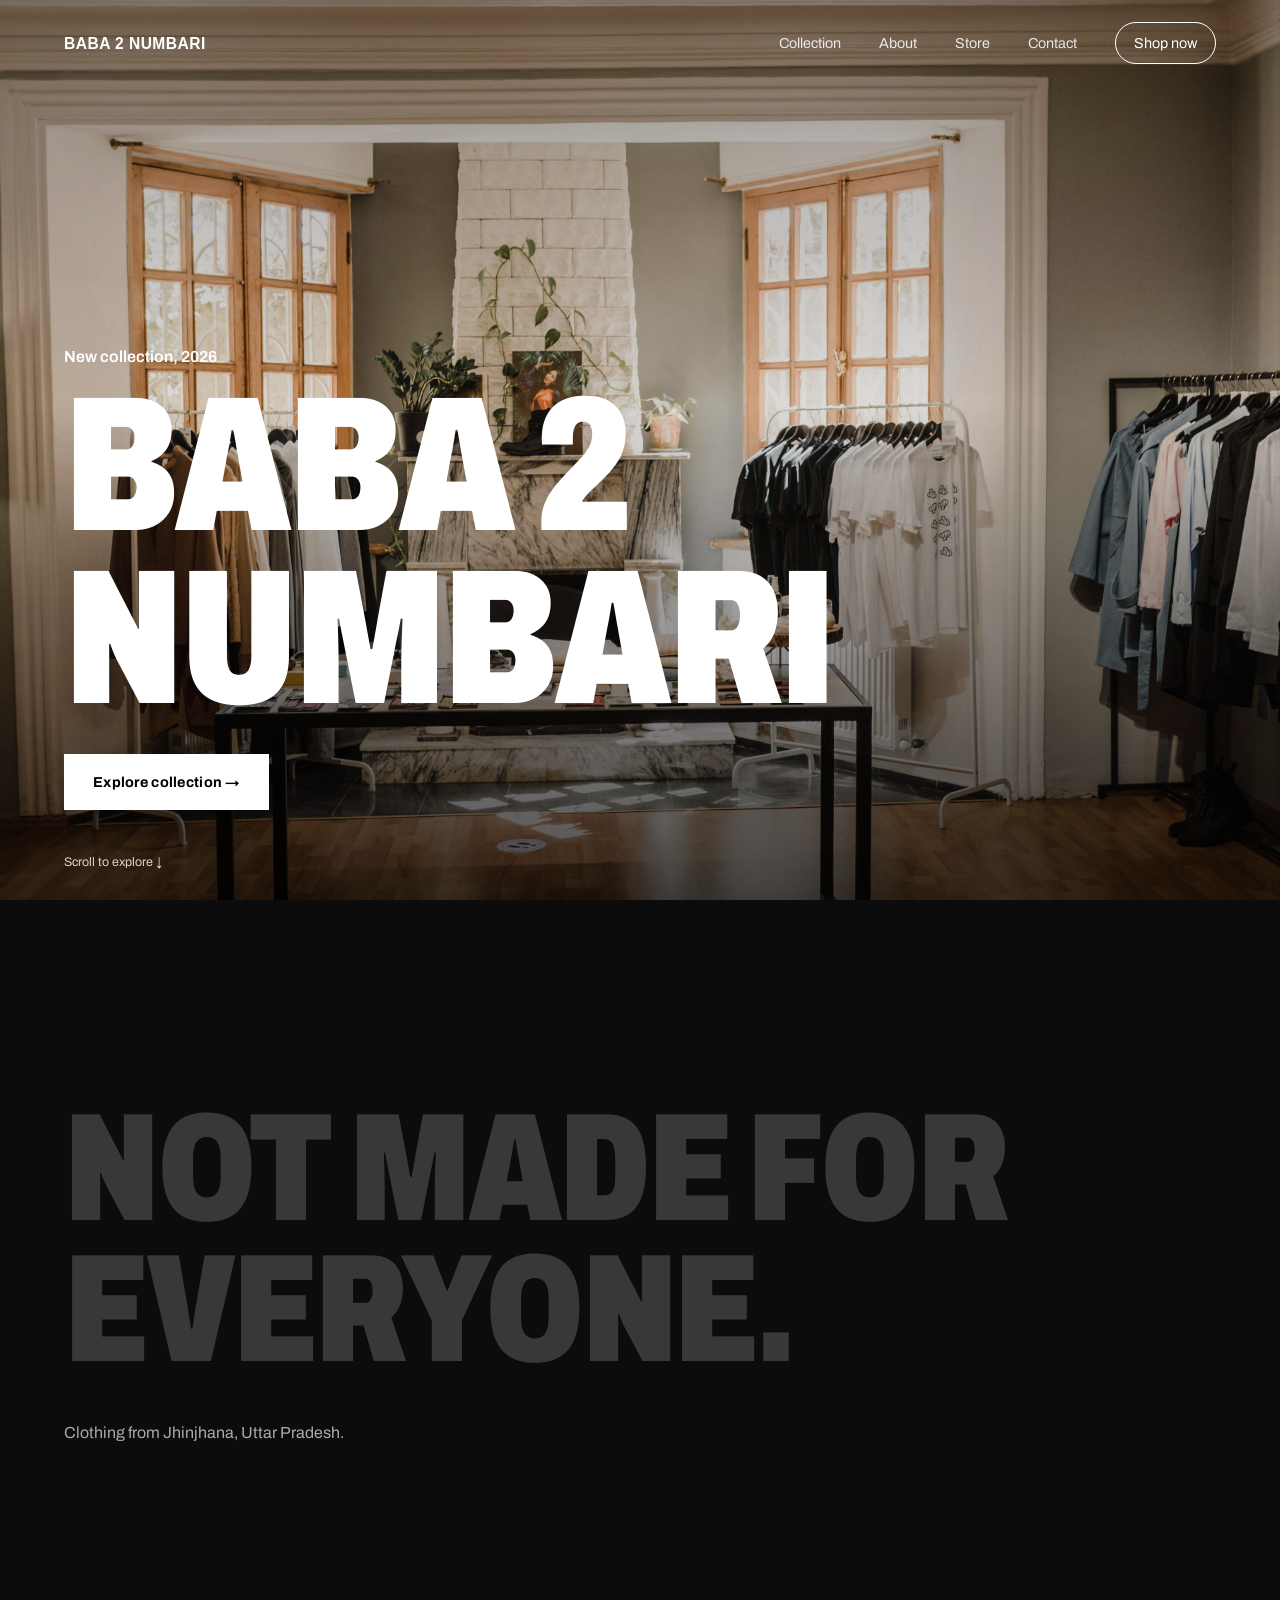
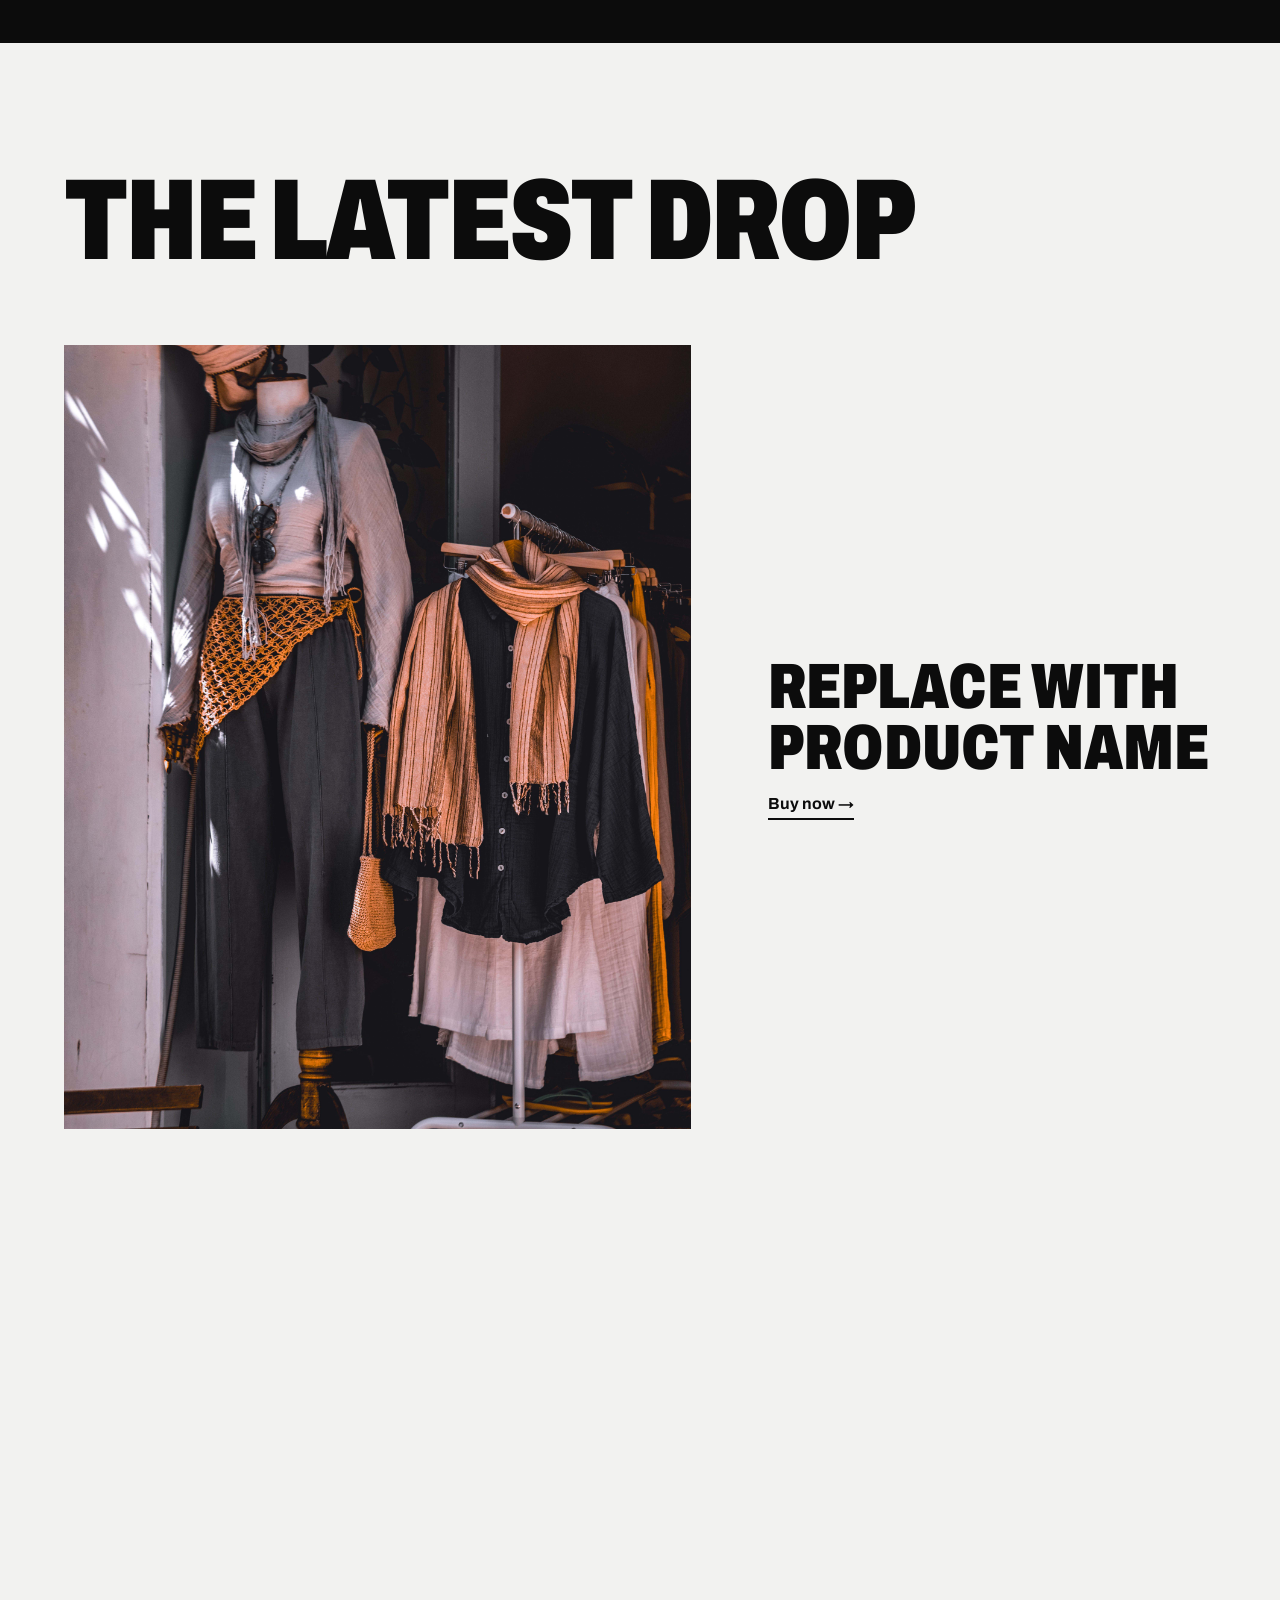
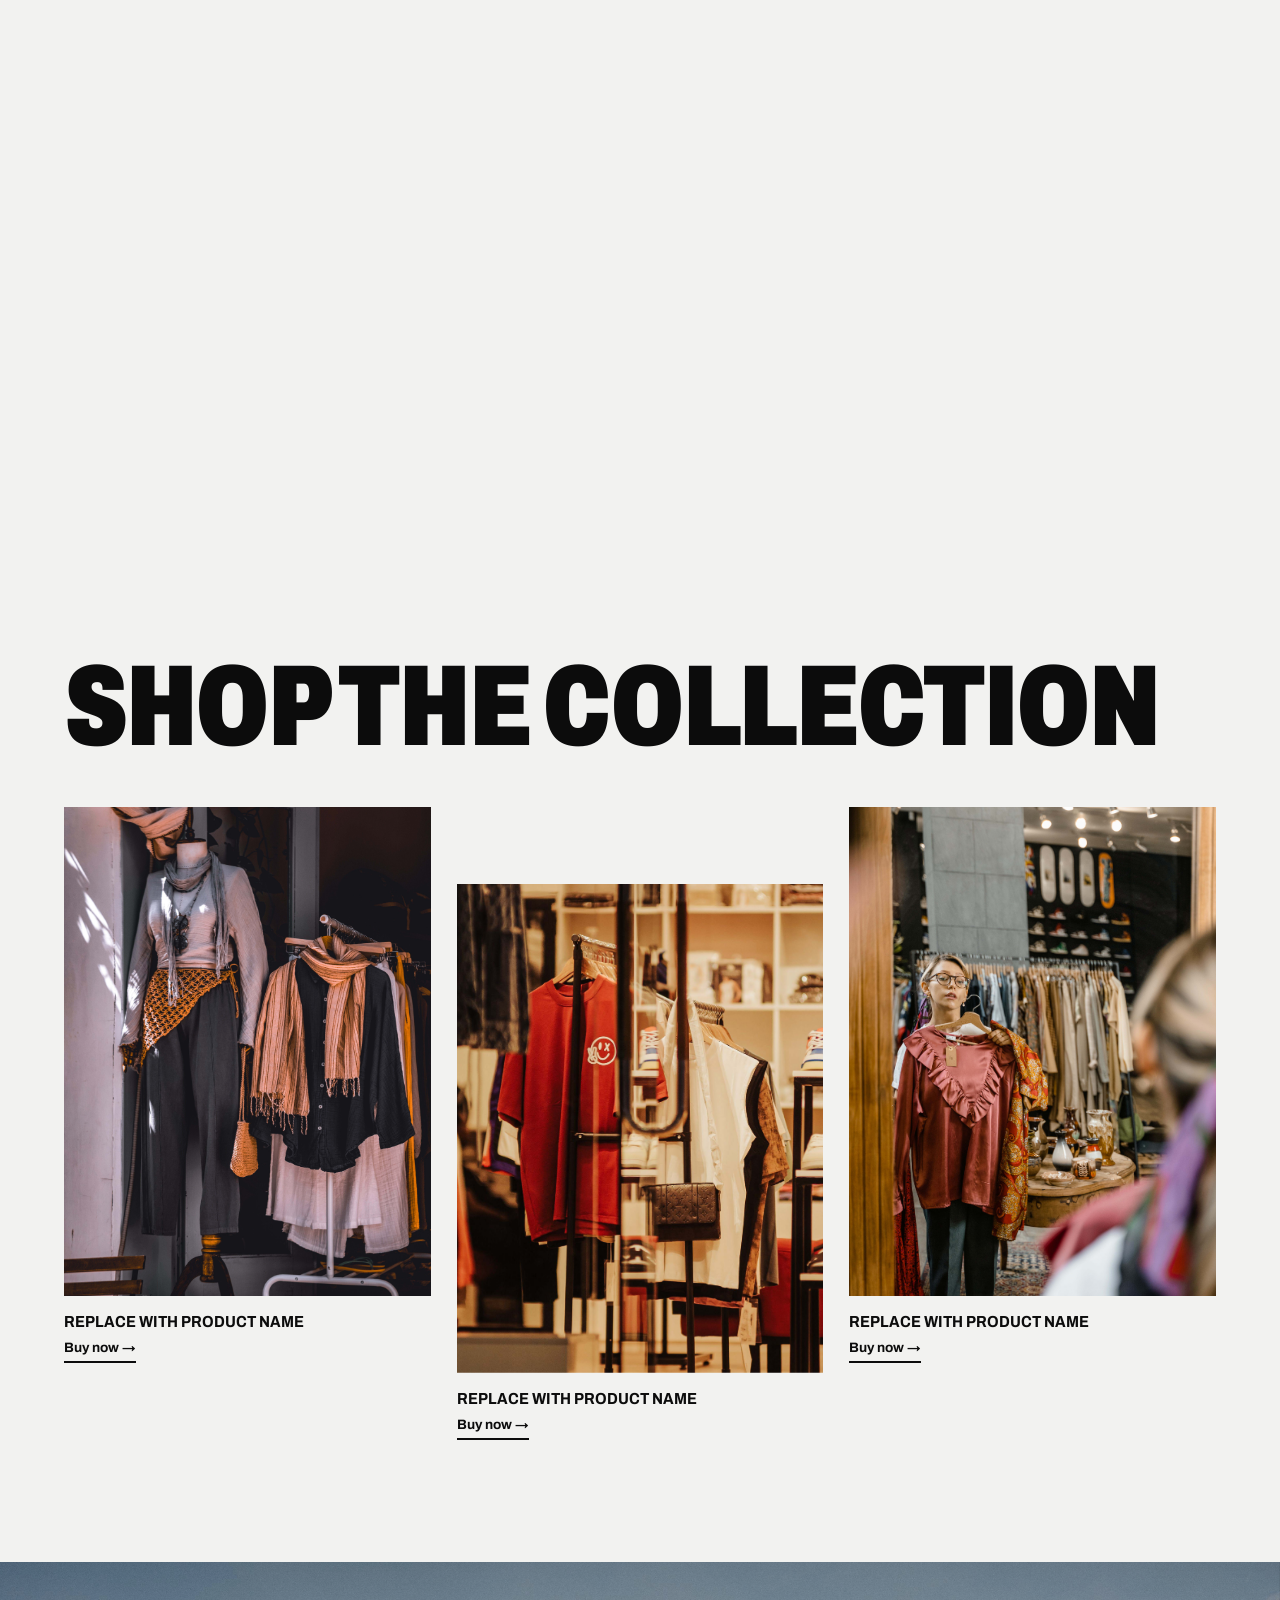
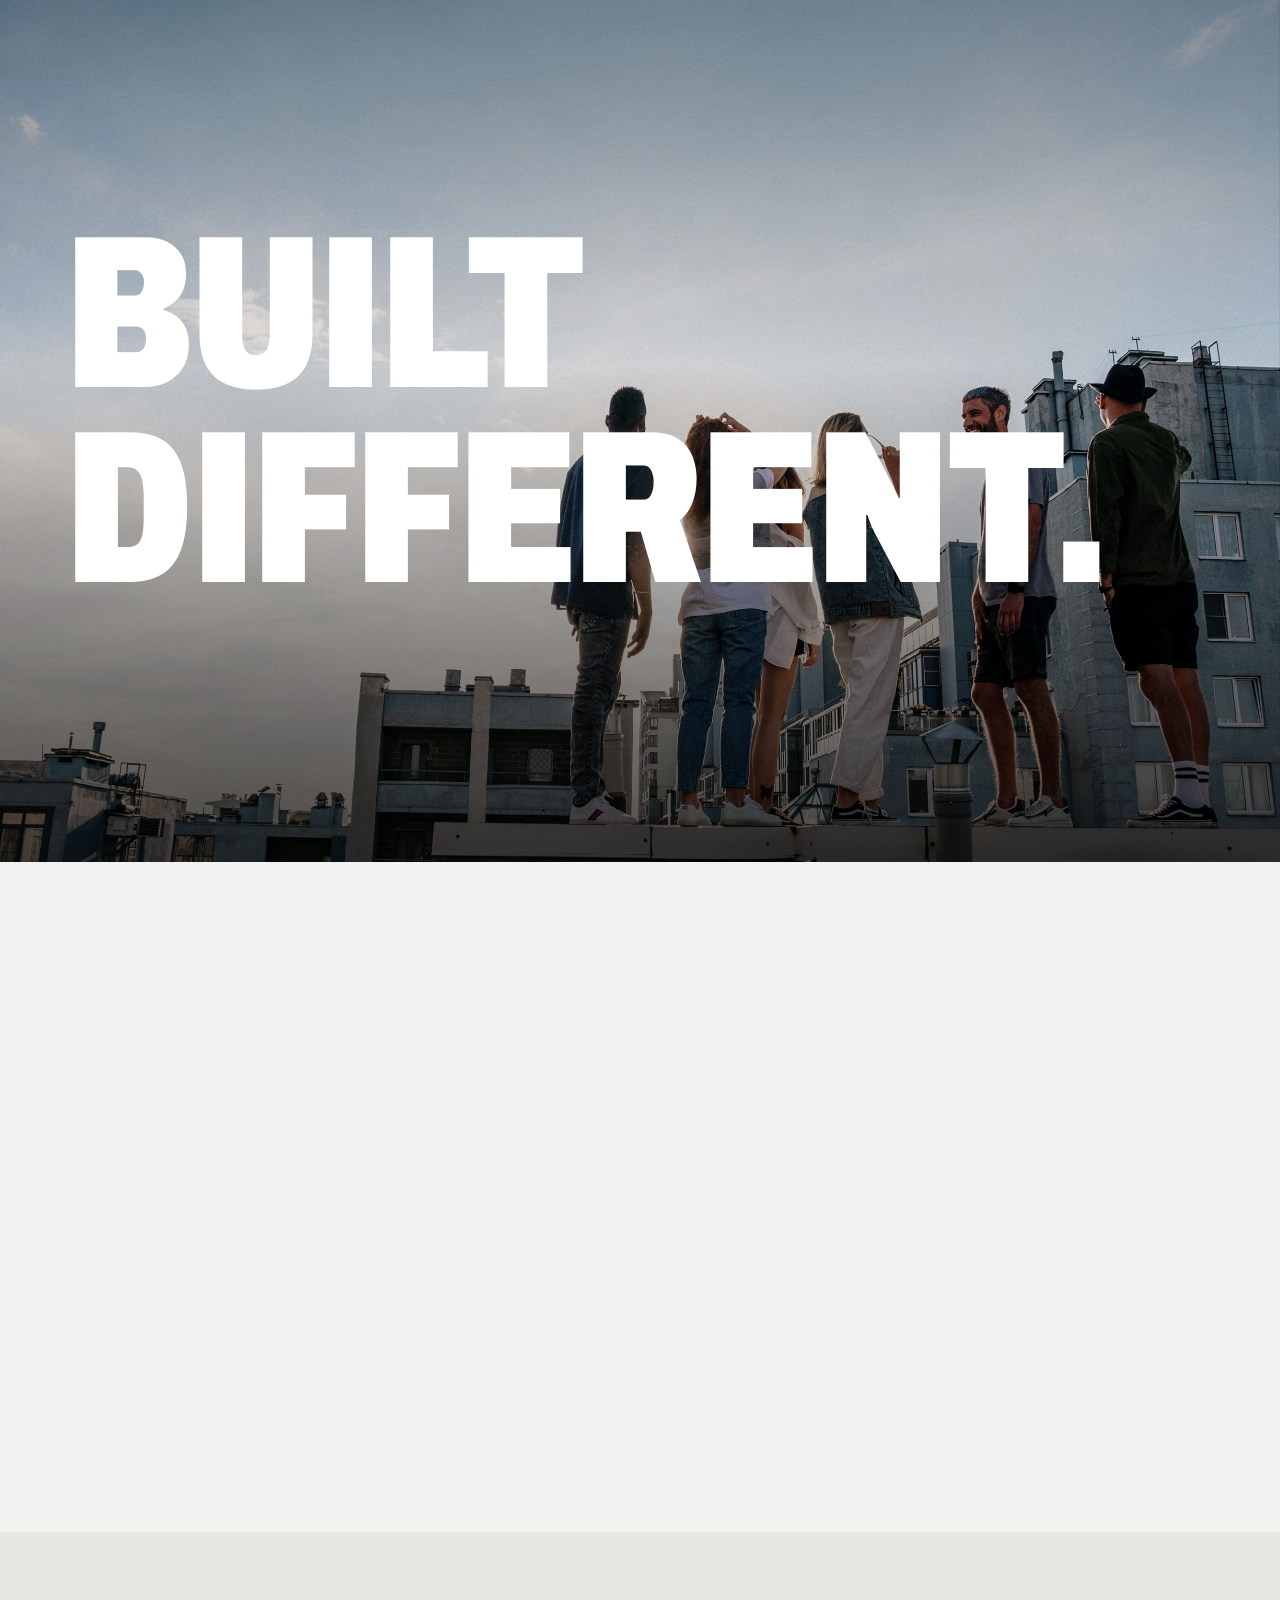
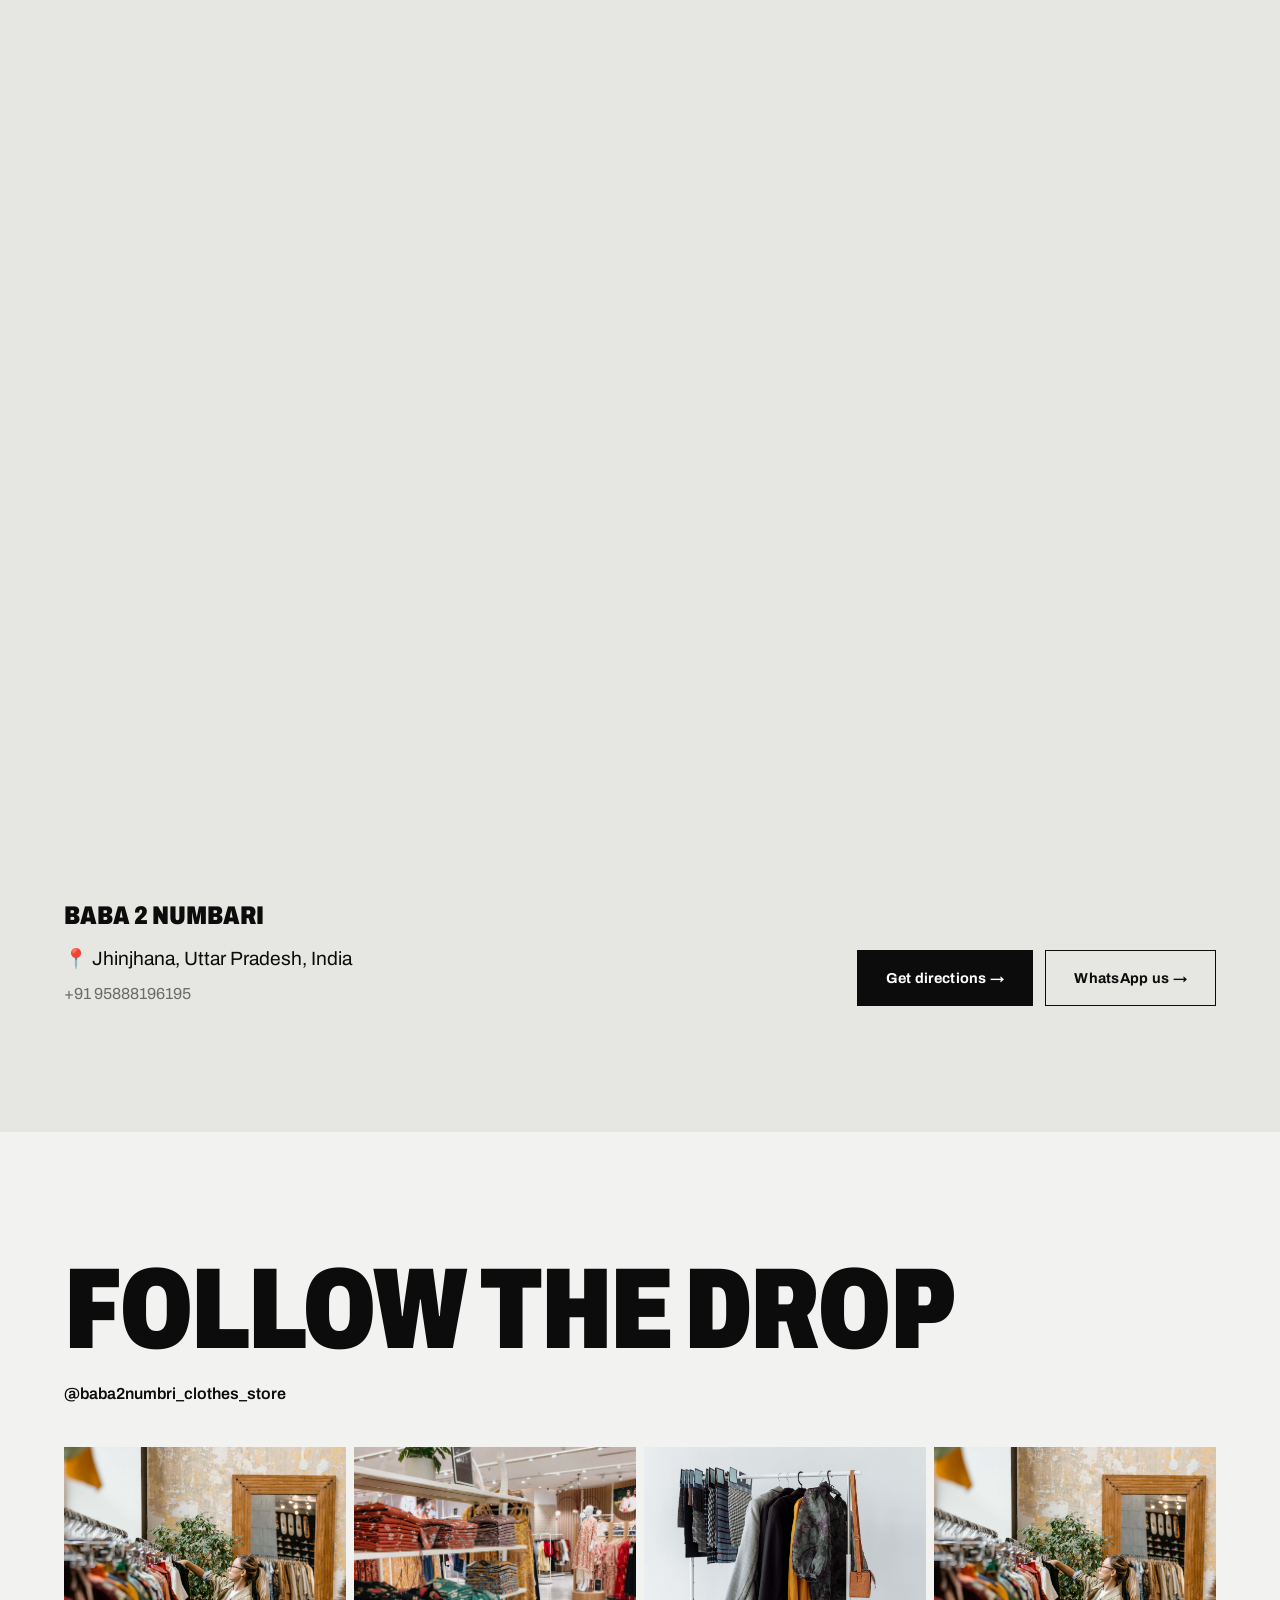
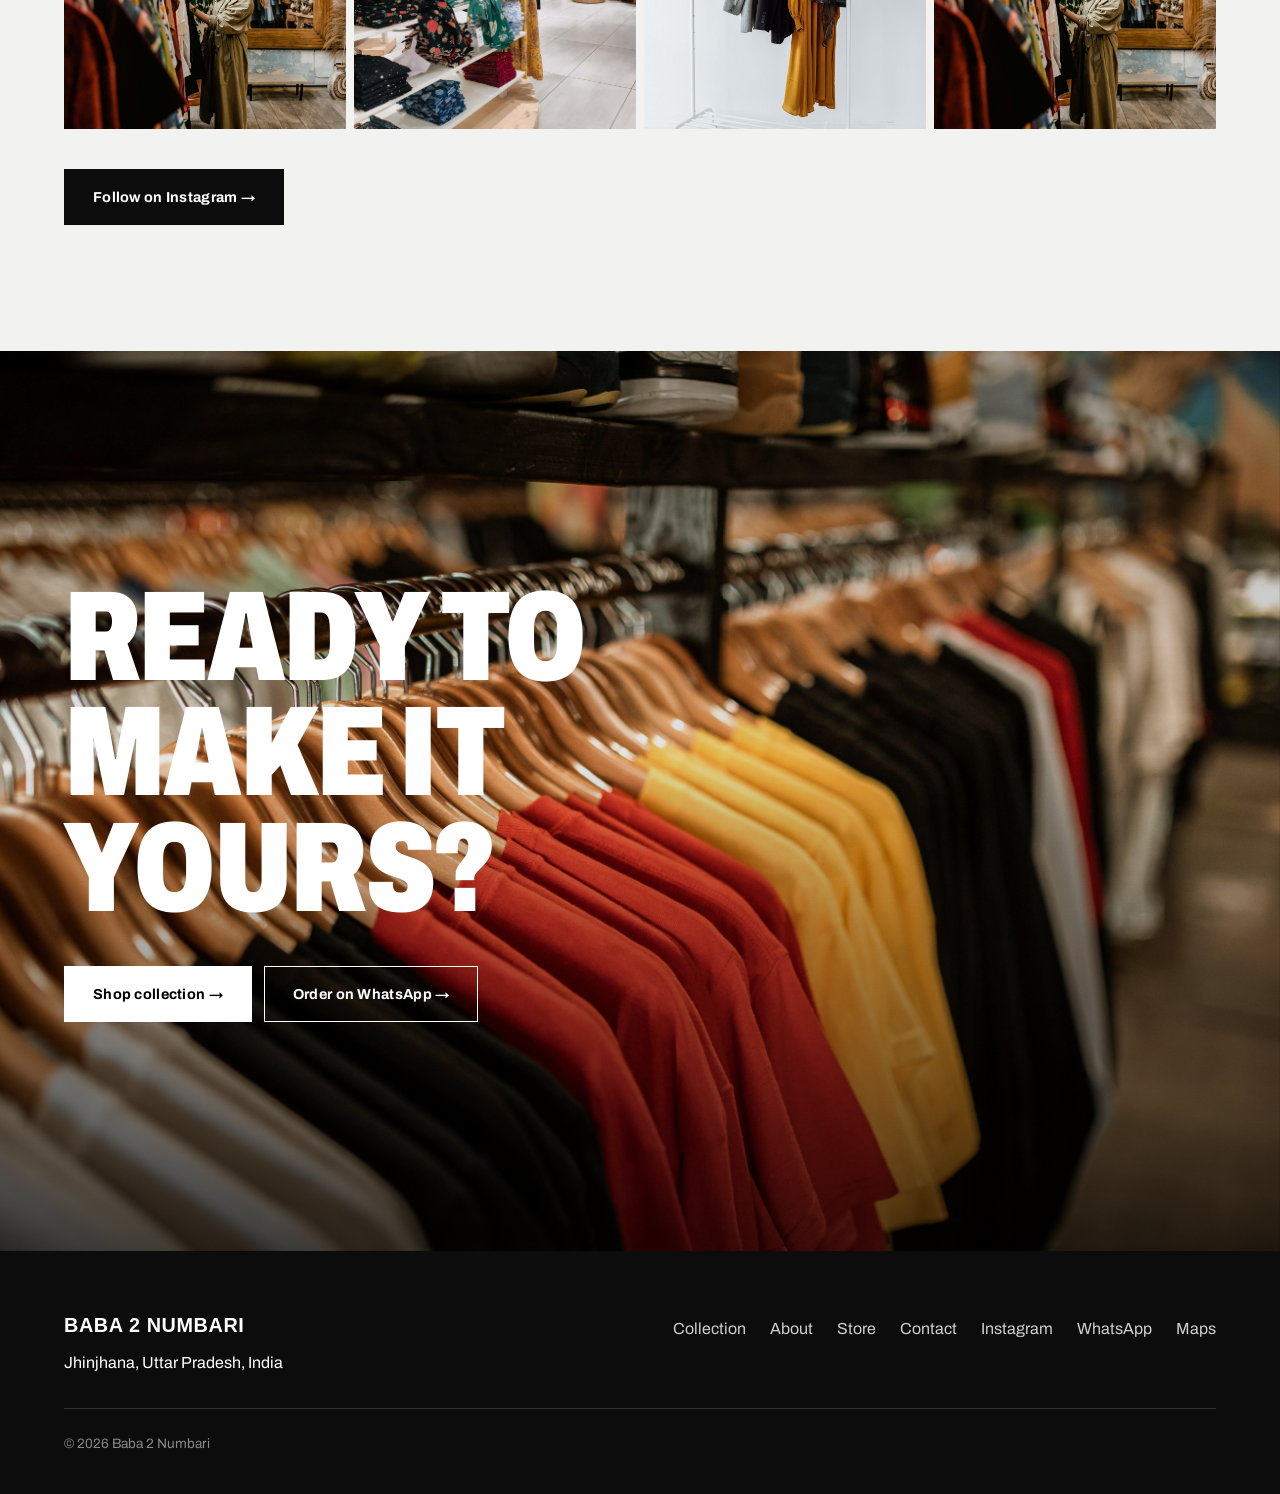
==== public/index.html @ ea428d3d "Add files via upload" ====
<!DOCTYPE html>
<html lang="en">
<head>
<meta charset="utf-8">
<meta name="viewport" content="width=device-width, initial-scale=1, viewport-fit=cover">
<title>Baba 2 Numbari | Premium Fashion Store</title>
<meta name="description" content="Baba 2 Numbari is a clothing store in Jhinjhana, Uttar Pradesh. Browse the collection and order on WhatsApp.">
<meta property="og:title" content="Baba 2 Numbari | Premium Fashion Store">
<meta property="og:description" content="Clothing store in Jhinjhana, Uttar Pradesh. Browse the collection and order on WhatsApp.">
<meta property="og:type" content="website">
<meta property="og:image" content="assets/hero/hero-main.jpg">
<meta name="theme-color" content="#0c0c0c">
<link rel="icon" href="assets/icons/favicon.svg" type="image/svg+xml">
<link rel="preconnect" href="https://fonts.googleapis.com">
<link rel="preconnect" href="https://fonts.gstatic.com" crossorigin>
<link href="https://fonts.googleapis.com/css2?family=Archivo:wdth,wght@62..125,300..900&display=swap" rel="stylesheet">
<link rel="stylesheet" href="style.css">
</head>
<body>
<a class="skip" href="#collection">Skip to collection</a>

<header class="nav" id="nav">
  <a class="brand" href="#top" aria-label="Baba 2 Numbari home"><img src="assets/logo/logo.svg" alt="Baba 2 Numbari" width="180" height="24"></a>
  <button class="burger" id="burger" aria-label="Open menu" aria-expanded="false" aria-controls="menu"><span></span><span></span></button>
  <nav class="menu" id="menu" aria-label="Main">
    <a href="#collection">Collection</a>
    <a href="#about">About</a>
    <a href="#store">Store</a>
    <a href="#contact">Contact</a>
    <a class="pill" data-link="wa" target="_blank" rel="noopener">Shop now</a>
  </nav>
</header>

<main id="top">
  <section class="hero" aria-label="Introduction">
    <div class="hero-img"><img src="assets/hero/hero-main.jpg" alt="Baba 2 Numbari new collection" data-parallax fetchpriority="high"></div>
    <div class="hero-copy">
      <p class="hero-kicker">New collection, 2026</p>
      <h1>BABA 2<br>NUMBARI</h1>
      <a class="btn light" href="#collection">Explore collection →</a>
    </div>
    <a class="scroll-cue" href="#about">Scroll to explore ↓</a>
  </section>

  <section class="statement" id="about">
    <p class="words" id="words">Not made for everyone.</p>
    <p class="sub">Clothing from Jhinjhana, Uttar Pradesh.</p>
  </section>

  <section class="drop" aria-labelledby="drop-h">
    <h2 id="drop-h" class="big reveal">THE LATEST DROP</h2>
    <div id="drop"></div>
  </section>

  <section class="shop" id="collection" aria-labelledby="shop-h">
    <h2 id="shop-h" class="big reveal">SHOP THE COLLECTION</h2>
    <div class="grid" id="grid"></div>
  </section>

  <section class="cine" aria-label="Campaign">
    <img src="assets/brand/brand-01.jpg" alt="Baba 2 Numbari campaign" loading="lazy" data-parallax>
    <h2 class="cine-h">BUILT<br>DIFFERENT.</h2>
  </section>

  <section class="why" aria-labelledby="why-h">
    <h2 id="why-h" class="why-h reveal">Why Baba 2 Numbari</h2>
    <div class="why-list">
      <div class="reveal"><h3>Visit the store</h3><p>Come see the clothes in person in Jhinjhana.</p></div>
      <div class="reveal"><h3>Order on WhatsApp</h3><p>Message us the piece you like. No checkout, just a chat.</p></div>
      <div class="reveal"><h3>Follow the drops</h3><p>New pieces appear first on Instagram.</p></div>
    </div>
  </section>

  <section class="store" id="store" aria-labelledby="store-h">
    <h2 id="store-h" class="big reveal">VISIT OUR STORE</h2>
    <div class="store-img reveal"><img src="assets/brand/store-01.jpg" alt="Baba 2 Numbari store, Jhinjhana" loading="lazy"></div>
    <div class="store-row reveal">
      <div>
        <p class="store-name">BABA 2 NUMBARI</p>
        <p class="loc" data-text="location">📍 </p>
        <p class="muted" data-text="phone"></p>
      </div>
      <div class="btns">
        <a class="btn dark" data-link="maps" target="_blank" rel="noopener">Get directions →</a>
        <a class="btn ghost" data-link="wa" target="_blank" rel="noopener">WhatsApp us →</a>
      </div>
    </div>
  </section>

  <section class="insta" aria-labelledby="ig-h">
    <h2 id="ig-h" class="big reveal">FOLLOW THE DROP</h2>
    <p class="handle" data-text="ig"></p>
    <div class="ig-grid" id="ig-grid"></div>
    <a class="btn dark" data-link="ig" target="_blank" rel="noopener">Follow on Instagram →</a>
  </section>

  <section class="final" id="contact" aria-labelledby="final-h">
    <img src="assets/brand/brand-02.jpg" alt="" loading="lazy" data-parallax>
    <div class="final-copy">
      <h2 id="final-h">READY TO MAKE IT YOURS?</h2>
      <div class="btns">
        <a class="btn light" href="#collection">Shop collection →</a>
        <a class="btn ghost-l" data-link="wa" target="_blank" rel="noopener">Order on WhatsApp →</a>
      </div>
    </div>
  </section>
</main>

<footer class="foot">
  <div>
    <img class="foot-logo" src="assets/logo/logo.svg" alt="Baba 2 Numbari" width="220" height="29" loading="lazy">
    <p data-text="location"></p>
  </div>
  <nav aria-label="Footer">
    <a href="#collection">Collection</a><a href="#about">About</a><a href="#store">Store</a><a href="#contact">Contact</a>
    <a data-link="ig" target="_blank" rel="noopener">Instagram</a>
    <a data-link="wa" target="_blank" rel="noopener">WhatsApp</a>
    <a data-link="maps" target="_blank" rel="noopener">Maps</a>
  </nav>
  <p class="copy">© 2026 Baba 2 Numbari</p>
</footer>

<a class="wa-float" data-link="wa" target="_blank" rel="noopener" aria-label="Chat on WhatsApp">Chat on WhatsApp</a>

<div class="modal" id="modal" role="dialog" aria-modal="true" aria-labelledby="m-name" hidden>
  <div class="m-back" data-close></div>
  <div class="m-panel">
    <button class="m-x" data-close aria-label="Close">✕</button>
    <div class="m-media"><img id="m-img" alt=""><div class="m-thumbs" id="m-thumbs"></div></div>
    <div class="m-info">
      <p class="muted" id="m-cat"></p>
      <h3 id="m-name"></h3>
      <p class="m-price" id="m-price"></p>
      <p id="m-desc"></p>
      <div id="m-sizes" class="opts"></div>
      <div id="m-colors" class="opts"></div>
      <a class="btn dark" id="m-buy" target="_blank" rel="noopener">Buy now →</a>
      <p class="note">This opens WhatsApp with your message ready. Press Send to place your enquiry.</p>
    </div>
  </div>
</div>
<script src="script.js"></script>
</body>
</html>
---- public/style.css ----
:root{--ink:#0c0c0c;--paper:#f2f2f0;--char:#2a2a2a;--mute:#6b6b68;--line:rgba(0,0,0,.14);--pad:clamp(20px,5vw,72px);--ease:cubic-bezier(.2,.7,.2,1)}
*{box-sizing:border-box;margin:0;padding:0}
html{scroll-behavior:smooth;scroll-padding-top:70px;-webkit-text-size-adjust:100%}
body{font-family:'Archivo',system-ui,-apple-system,'Segoe UI',Roboto,sans-serif;background:var(--paper);color:var(--ink);line-height:1.55;overflow-x:hidden}
img{display:block;max-width:100%}
a{color:inherit;text-decoration:none}
button{font:inherit;color:inherit;background:none;border:0;cursor:pointer}
:focus-visible{outline:2px solid currentColor;outline-offset:3px}
.skip{position:absolute;left:-999px;top:8px;background:#fff;color:#000;padding:8px 12px;z-index:100}.skip:focus{left:8px}
.muted{color:var(--mute)}

/* type */
h1,h2,.big{font-weight:900;font-stretch:75%;text-transform:uppercase;line-height:.9;letter-spacing:-.02em}
.big{font-size:clamp(2.6rem,9vw,8rem);padding:0 var(--pad)}
h3{font-weight:700;font-stretch:90%}

/* nav */
.nav{position:fixed;inset:0 0 auto 0;z-index:50;display:flex;justify-content:space-between;align-items:center;padding:calc(env(safe-area-inset-top,0px) + 22px) var(--pad) 22px;color:#fff;transition:padding .4s var(--ease),background .4s,color .4s}
.nav.small{padding-top:calc(env(safe-area-inset-top,0px) + 12px);padding-bottom:12px;background:rgba(12,12,12,.78);-webkit-backdrop-filter:blur(10px);backdrop-filter:blur(10px)}
.brand{font-weight:900;font-stretch:80%;letter-spacing:.04em}
.menu{display:flex;gap:clamp(18px,3vw,38px);align-items:center;font-size:.9rem}
.menu a{opacity:.85;transition:opacity .2s}.menu a:hover{opacity:1}
.pill{border:1px solid currentColor;padding:9px 18px;border-radius:99px;opacity:1!important}
.pill:hover{background:#fff;color:#000}
.burger{display:none;width:44px;height:44px;position:relative}
.burger span{position:absolute;left:10px;right:10px;height:2px;background:#fff;transition:transform .4s var(--ease)}
.burger span:first-child{top:18px}.burger span:last-child{top:26px}
.burger[aria-expanded=true] span:first-child{transform:translateY(4px) rotate(45deg)}
.burger[aria-expanded=true] span:last-child{transform:translateY(-4px) rotate(-45deg)}

/* buttons */
.btn{display:inline-block;padding:16px 28px;font-weight:700;font-size:.9rem;letter-spacing:.02em;border:1px solid transparent;transition:background .3s,color .3s,transform .3s var(--ease);min-height:48px}
.btn.light{background:#fff;color:#000}.btn.light:hover{background:#000;color:#fff;border-color:#fff}
.btn.dark{background:var(--ink);color:#fff}.btn.dark:hover{background:transparent;color:var(--ink);border-color:var(--ink)}
.btn.ghost{border-color:var(--ink)}.btn.ghost:hover{background:var(--ink);color:#fff}
.btn.ghost-l{border-color:#fff;color:#fff}.btn.ghost-l:hover{background:#fff;color:#000}
.btns{display:flex;gap:12px;flex-wrap:wrap}

/* hero: one orchestrated entrance */
.hero{position:relative;height:100vh;height:100svh;min-height:560px;color:#fff;background:var(--ink);overflow:hidden;display:flex;align-items:flex-end}
.hero-img,.cine,.final{overflow:hidden}
.hero-img{position:absolute;inset:0;clip-path:inset(0 0 100% 0);animation:wipe 1.2s var(--ease) .1s forwards}
.hero-img img,.cine img,.final img{width:100%;height:118%;object-fit:cover;will-change:transform}
.hero-img::after,.cine::after,.final::after{content:"";position:absolute;inset:0;background:linear-gradient(to top,rgba(0,0,0,.7),rgba(0,0,0,.1) 55%,rgba(0,0,0,.35));pointer-events:none}
.hero-copy{position:relative;z-index:2;padding:0 var(--pad) 90px;opacity:0;transform:translateY(30px);animation:rise 1s var(--ease) .8s forwards}
.hero h1{font-size:clamp(3.6rem,15vw,15rem);margin:10px 0 28px}
.hero-kicker{font-weight:600}
.scroll-cue{position:absolute;z-index:2;left:var(--pad);bottom:28px;font-size:.78rem;opacity:.8;animation:nudge 2.4s ease-in-out infinite}
@keyframes wipe{to{clip-path:inset(0)}}
@keyframes rise{to{opacity:1;transform:none}}
@keyframes nudge{50%{transform:translateY(5px)}}

/* statement: words brighten with scroll */
.statement{background:var(--ink);color:#fff;padding:clamp(120px,22vh,260px) var(--pad)}
.words{font-weight:900;font-stretch:75%;text-transform:uppercase;line-height:.92;letter-spacing:-.02em;font-size:clamp(3rem,12vw,11rem);max-width:14ch}
.words span{opacity:.18;transition:opacity .3s}.words span.on{opacity:1}
.sub{margin-top:40px;color:#aaa}

/* drop */
.drop{padding:clamp(80px,14vh,160px) 0 0}
.drop-item{display:grid;grid-template-columns:7fr 5fr;gap:clamp(24px,6vw,96px);align-items:center;padding:clamp(40px,8vh,90px) var(--pad)}
.drop-item:nth-child(even){grid-template-columns:5fr 7fr}
.drop-item:nth-child(even) .drop-img{order:2}
.frame{position:relative;overflow:hidden;background:#d9d9d6;cursor:pointer;clip-path:inset(100% 0 0 0);transition:clip-path 1.1s var(--ease)}
.frame.in{clip-path:inset(0)}
.frame img{width:100%;height:100%;object-fit:cover;aspect-ratio:4/5;transition:transform 1.2s var(--ease)}
.frame:hover img{transform:scale(1.04)}
.drop-text h3{font-size:clamp(2rem,5vw,4.5rem);font-stretch:75%;font-weight:900;text-transform:uppercase;line-height:.95;margin-bottom:14px}
.price{font-size:1.4rem;font-weight:600;margin-bottom:26px}
.link-btn{font-weight:700;border-bottom:2px solid currentColor;padding:6px 0;min-height:44px}

/* grid */
.shop{padding:clamp(80px,14vh,160px) 0}
.grid{display:grid;grid-template-columns:repeat(3,1fr);gap:clamp(28px,4vw,56px) clamp(14px,2vw,28px);padding:48px var(--pad) 0}
.card:nth-child(3n+2){margin-top:clamp(0px,6vw,90px)}
.card .frame img{aspect-ratio:3/4}
.card-meta{display:flex;justify-content:space-between;gap:12px;padding-top:14px;align-items:baseline}
.card h3{font-size:1rem}.card .price{font-size:1rem;margin:0}
.badge{position:absolute;top:12px;left:12px;background:#fff;font-size:.72rem;font-weight:700;padding:4px 10px;z-index:2}
.card .link-btn{margin-top:4px;font-size:.85rem}

/* cinematic */
.cine,.final{position:relative;height:100vh;height:100svh;min-height:520px;background:var(--ink);display:flex;align-items:center;color:#fff}
.cine img,.final img{position:absolute;inset:0}
.cine-h{position:relative;z-index:2;padding:0 var(--pad);font-size:clamp(4rem,17vw,17rem)}

/* why */
.why{padding:clamp(80px,14vh,150px) var(--pad);display:grid;grid-template-columns:1fr 2fr;gap:48px}
.why-h{font-size:clamp(1.8rem,3.4vw,3rem);line-height:1}
.why-list{display:grid;gap:0}
.why-list div{padding:28px 0;border-top:1px solid var(--line)}
.why-list h3{font-size:clamp(1.4rem,2.6vw,2.2rem);margin-bottom:6px}
.why-list p{color:var(--mute);max-width:46ch}

/* store */
.store{background:#e6e6e3;padding:clamp(80px,14vh,150px) 0}
.store-row{display:flex;justify-content:space-between;gap:40px;flex-wrap:wrap;align-items:flex-end;padding:56px var(--pad) 0}
.store-name{font-weight:900;font-stretch:80%;font-size:1.6rem}
.loc{font-size:1.2rem;margin:8px 0}

/* insta */
.insta{padding:clamp(80px,14vh,150px) 0;text-align:left}
.handle{padding:20px var(--pad) 40px;font-weight:600}
.ig-grid{display:grid;grid-template-columns:repeat(4,1fr);gap:8px;padding:0 var(--pad) 40px}
.ig-grid img{aspect-ratio:1;width:100%;object-fit:cover;background:#d9d9d6}
.insta>.btn{margin-left:var(--pad)}

/* final */
.final-copy{position:relative;z-index:2;padding:0 var(--pad)}
.final h2{font-size:clamp(3rem,10vw,9rem);margin-bottom:40px;max-width:11ch}

/* footer */
.foot{background:var(--ink);color:#fff;padding:60px var(--pad) calc(40px + env(safe-area-inset-bottom,0px));display:grid;grid-template-columns:1fr 1fr;gap:32px}
.foot-brand{font-weight:900;font-stretch:75%;font-size:2rem}
.foot nav{display:flex;flex-wrap:wrap;gap:8px 24px;justify-content:flex-end;align-content:flex-start}
.foot nav a{opacity:.8;padding:6px 0}.foot nav a:hover{opacity:1}
.copy{grid-column:1/-1;color:#888;font-size:.85rem;border-top:1px solid #333;padding-top:24px}

.wa-float{display:none;position:fixed;right:16px;bottom:calc(16px + env(safe-area-inset-bottom,0px));z-index:40;background:var(--ink);color:#fff;padding:14px 20px;border-radius:99px;font-weight:700;font-size:.85rem;box-shadow:0 6px 24px rgba(0,0,0,.3)}

/* reveal */
.reveal{opacity:0;transform:translateY(28px);transition:opacity .9s var(--ease),transform .9s var(--ease)}
.reveal.in{opacity:1;transform:none}

/* modal: answers a tap */
.modal{position:fixed;inset:0;z-index:80;display:flex;align-items:center;justify-content:center;padding:16px}
.modal[hidden]{display:none}
.m-back{position:absolute;inset:0;background:rgba(0,0,0,.7);opacity:0;transition:opacity .4s}
.m-panel{position:relative;background:var(--paper);width:min(1100px,100%);max-height:calc(100svh - 32px);overflow:auto;display:grid;grid-template-columns:1fr 1fr;opacity:0;transform:translateY(40px);transition:opacity .45s var(--ease),transform .45s var(--ease)}
.modal.open .m-back{opacity:1}.modal.open .m-panel{opacity:1;transform:none}
.m-x{position:absolute;top:8px;right:8px;width:44px;height:44px;z-index:3;background:rgba(255,255,255,.9);border-radius:50%}
.m-media img#m-img{width:100%;height:100%;max-height:calc(100svh - 32px);object-fit:cover;background:#d9d9d6}
.m-thumbs{display:flex;gap:6px;padding:6px;position:absolute;bottom:0}
.m-thumbs img{width:56px;height:56px;object-fit:cover;cursor:pointer;border:2px solid transparent}
.m-thumbs img.on{border-color:#fff}
.m-media{position:relative}
.m-info{padding:clamp(24px,4vw,56px);display:flex;flex-direction:column;gap:14px;justify-content:center}
.m-info h3{font-size:clamp(1.8rem,3.4vw,3rem);font-stretch:75%;font-weight:900;text-transform:uppercase;line-height:1}
.m-price{font-size:1.4rem;font-weight:600}
.opts{display:flex;gap:8px;flex-wrap:wrap}
.opts span{border:1px solid var(--ink);padding:6px 14px;font-size:.85rem}
.m-info .btn{align-self:flex-start;margin-top:10px}
.note{font-size:.8rem;color:var(--mute)}

/* mobile */
@media(max-width:860px){
  .burger{display:block}
  .menu{position:fixed;inset:0;background:var(--ink);flex-direction:column;justify-content:center;align-items:flex-start;padding:0 var(--pad);gap:6px;font-size:2.2rem;font-weight:800;font-stretch:75%;text-transform:uppercase;clip-path:inset(0 0 100% 0);visibility:hidden;transition:clip-path .6s var(--ease),visibility 0s .6s}
  .menu.open{clip-path:inset(0);visibility:visible;transition:clip-path .6s var(--ease)}
  .menu a{padding:6px 0;min-height:48px}
  .pill{font-size:1rem;margin-top:16px}
  .burger{position:relative;z-index:60}
  .hero-copy{padding-bottom:80px}
  .drop-item,.drop-item:nth-child(even){grid-template-columns:1fr;gap:20px}
  .drop-item:nth-child(even) .drop-img{order:0}
  .grid{grid-template-columns:repeat(2,1fr)}
  .card:nth-child(3n+2){margin-top:0}
  .card:nth-child(even){margin-top:40px}
  .why{grid-template-columns:1fr;gap:24px}
  .ig-grid{grid-template-columns:repeat(2,1fr)}
  .foot{grid-template-columns:1fr}.foot nav{justify-content:flex-start}
  .wa-float{display:block}
  .m-panel{grid-template-columns:1fr}
  .m-media img#m-img{max-height:50svh}
  .btn{width:100%;text-align:center}.btns{width:100%}.m-info .btn{align-self:stretch}.insta>.btn{margin:0 var(--pad);width:calc(100% - 2*var(--pad))}
}
@media(prefers-reduced-motion:reduce){
  *,*::before,*::after{animation:none!important;transition-duration:.01ms!important;scroll-behavior:auto!important}
  .hero-img{clip-path:none}.hero-copy,.reveal{opacity:1;transform:none}.frame{clip-path:none}.words span{opacity:1}
}
.opts[hidden]{display:none}
.brand img{height:22px;width:auto;max-width:60vw}
.foot-logo{height:28px;width:auto;margin-bottom:12px}
.store-img{padding:48px var(--pad) 0}
.store-img img{width:100%;max-height:70vh;object-fit:cover;aspect-ratio:16/9;background:#d9d9d6}
.notice{padding:24px var(--pad);grid-column:1/-1;color:var(--mute)}
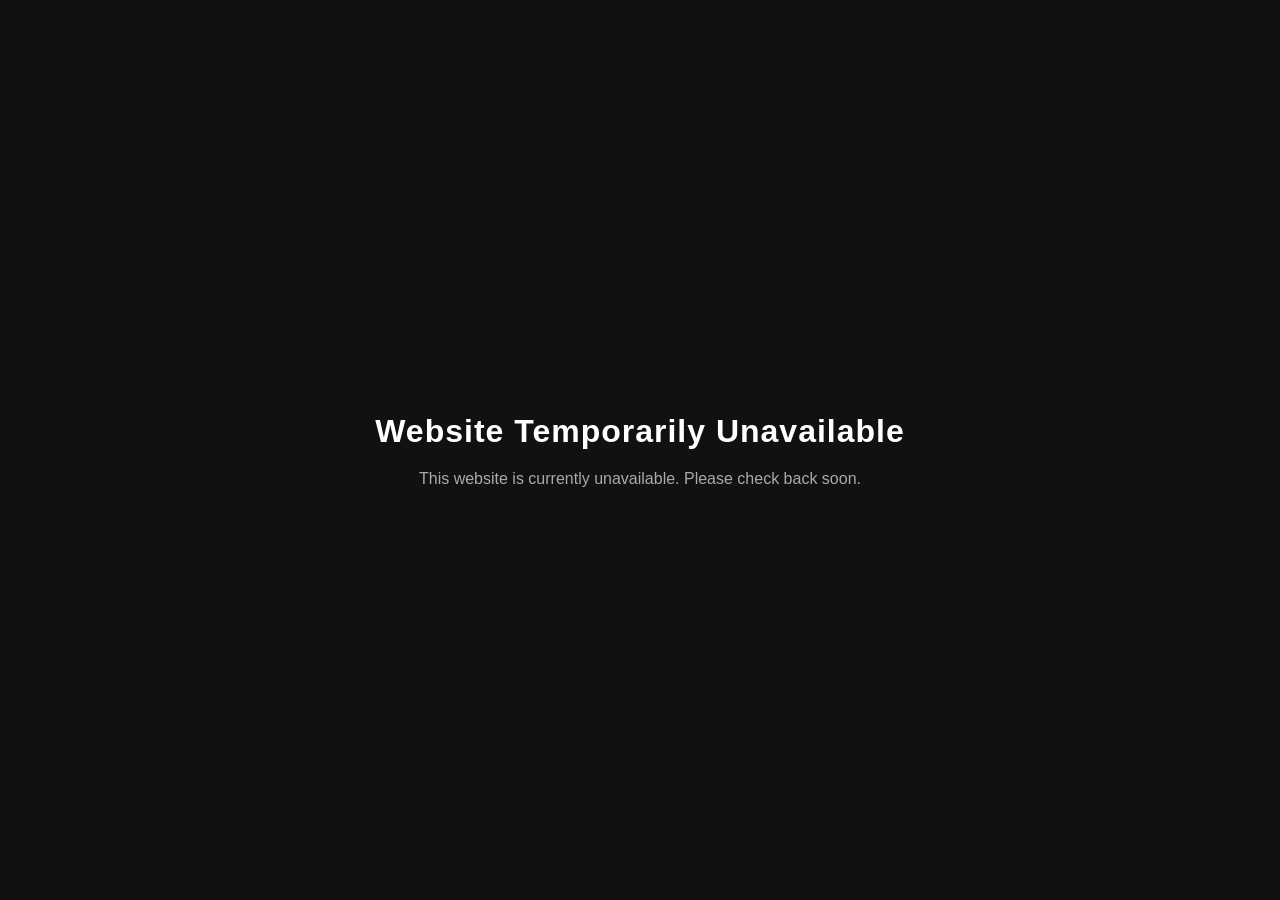
==== commit 8e1388af: "Update index.html" ====
--- a/public/index.html
+++ b/public/index.html
@@ -1,144 +1,53 @@
 <!DOCTYPE html>
 <html lang="en">
 <head>
-<meta charset="utf-8">
-<meta name="viewport" content="width=device-width, initial-scale=1, viewport-fit=cover">
-<title>Baba 2 Numbari | Premium Fashion Store</title>
-<meta name="description" content="Baba 2 Numbari is a clothing store in Jhinjhana, Uttar Pradesh. Browse the collection and order on WhatsApp.">
-<meta property="og:title" content="Baba 2 Numbari | Premium Fashion Store">
-<meta property="og:description" content="Clothing store in Jhinjhana, Uttar Pradesh. Browse the collection and order on WhatsApp.">
-<meta property="og:type" content="website">
-<meta property="og:image" content="assets/hero/hero-main.jpg">
-<meta name="theme-color" content="#0c0c0c">
-<link rel="icon" href="assets/icons/favicon.svg" type="image/svg+xml">
-<link rel="preconnect" href="https://fonts.googleapis.com">
-<link rel="preconnect" href="https://fonts.gstatic.com" crossorigin>
-<link href="https://fonts.googleapis.com/css2?family=Archivo:wdth,wght@62..125,300..900&display=swap" rel="stylesheet">
-<link rel="stylesheet" href="style.css">
+  <meta charset="UTF-8">
+  <meta name="viewport" content="width=device-width, initial-scale=1.0">
+  <title>Temporarily Unavailable</title>
+
+  <style>
+    * {
+      box-sizing: border-box;
+    }
+
+    body {
+      margin: 0;
+      min-height: 100vh;
+      display: flex;
+      align-items: center;
+      justify-content: center;
+      background: #111;
+      color: #fff;
+      font-family: Arial, sans-serif;
+      text-align: center;
+      padding: 25px;
+    }
+
+    .box {
+      max-width: 600px;
+    }
+
+    h1 {
+      font-size: 32px;
+      margin-bottom: 15px;
+      letter-spacing: 1px;
+    }
+
+    p {
+      color: #aaa;
+      font-size: 16px;
+      line-height: 1.6;
+    }
+  </style>
 </head>
+
 <body>
-<a class="skip" href="#collection">Skip to collection</a>
-
-<header class="nav" id="nav">
-  <a class="brand" href="#top" aria-label="Baba 2 Numbari home"><img src="assets/logo/logo.svg" alt="Baba 2 Numbari" width="180" height="24"></a>
-  <button class="burger" id="burger" aria-label="Open menu" aria-expanded="false" aria-controls="menu"><span></span><span></span></button>
-  <nav class="menu" id="menu" aria-label="Main">
-    <a href="#collection">Collection</a>
-    <a href="#about">About</a>
-    <a href="#store">Store</a>
-    <a href="#contact">Contact</a>
-    <a class="pill" data-link="wa" target="_blank" rel="noopener">Shop now</a>
-  </nav>
-</header>
-
-<main id="top">
-  <section class="hero" aria-label="Introduction">
-    <div class="hero-img"><img src="assets/hero/hero-main.jpg" alt="Baba 2 Numbari new collection" data-parallax fetchpriority="high"></div>
-    <div class="hero-copy">
-      <p class="hero-kicker">New collection, 2026</p>
-      <h1>BABA 2<br>NUMBARI</h1>
-      <a class="btn light" href="#collection">Explore collection →</a>
-    </div>
-    <a class="scroll-cue" href="#about">Scroll to explore ↓</a>
-  </section>
-
-  <section class="statement" id="about">
-    <p class="words" id="words">Not made for everyone.</p>
-    <p class="sub">Clothing from Jhinjhana, Uttar Pradesh.</p>
-  </section>
-
-  <section class="drop" aria-labelledby="drop-h">
-    <h2 id="drop-h" class="big reveal">THE LATEST DROP</h2>
-    <div id="drop"></div>
-  </section>
-
-  <section class="shop" id="collection" aria-labelledby="shop-h">
-    <h2 id="shop-h" class="big reveal">SHOP THE COLLECTION</h2>
-    <div class="grid" id="grid"></div>
-  </section>
-
-  <section class="cine" aria-label="Campaign">
-    <img src="assets/brand/brand-01.jpg" alt="Baba 2 Numbari campaign" loading="lazy" data-parallax>
-    <h2 class="cine-h">BUILT<br>DIFFERENT.</h2>
-  </section>
-
-  <section class="why" aria-labelledby="why-h">
-    <h2 id="why-h" class="why-h reveal">Why Baba 2 Numbari</h2>
-    <div class="why-list">
-      <div class="reveal"><h3>Visit the store</h3><p>Come see the clothes in person in Jhinjhana.</p></div>
-      <div class="reveal"><h3>Order on WhatsApp</h3><p>Message us the piece you like. No checkout, just a chat.</p></div>
-      <div class="reveal"><h3>Follow the drops</h3><p>New pieces appear first on Instagram.</p></div>
-    </div>
-  </section>
-
-  <section class="store" id="store" aria-labelledby="store-h">
-    <h2 id="store-h" class="big reveal">VISIT OUR STORE</h2>
-    <div class="store-img reveal"><img src="assets/brand/store-01.jpg" alt="Baba 2 Numbari store, Jhinjhana" loading="lazy"></div>
-    <div class="store-row reveal">
-      <div>
-        <p class="store-name">BABA 2 NUMBARI</p>
-        <p class="loc" data-text="location">📍 </p>
-        <p class="muted" data-text="phone"></p>
-      </div>
-      <div class="btns">
-        <a class="btn dark" data-link="maps" target="_blank" rel="noopener">Get directions →</a>
-        <a class="btn ghost" data-link="wa" target="_blank" rel="noopener">WhatsApp us →</a>
-      </div>
-    </div>
-  </section>
-
-  <section class="insta" aria-labelledby="ig-h">
-    <h2 id="ig-h" class="big reveal">FOLLOW THE DROP</h2>
-    <p class="handle" data-text="ig"></p>
-    <div class="ig-grid" id="ig-grid"></div>
-    <a class="btn dark" data-link="ig" target="_blank" rel="noopener">Follow on Instagram →</a>
-  </section>
-
-  <section class="final" id="contact" aria-labelledby="final-h">
-    <img src="assets/brand/brand-02.jpg" alt="" loading="lazy" data-parallax>
-    <div class="final-copy">
-      <h2 id="final-h">READY TO MAKE IT YOURS?</h2>
-      <div class="btns">
-        <a class="btn light" href="#collection">Shop collection →</a>
-        <a class="btn ghost-l" data-link="wa" target="_blank" rel="noopener">Order on WhatsApp →</a>
-      </div>
-    </div>
-  </section>
-</main>
-
-<footer class="foot">
-  <div>
-    <img class="foot-logo" src="assets/logo/logo.svg" alt="Baba 2 Numbari" width="220" height="29" loading="lazy">
-    <p data-text="location"></p>
+  <div class="box">
+    <h1>Website Temporarily Unavailable</h1>
+    <p>
+      This website is currently unavailable.
+      Please check back soon.
+    </p>
   </div>
-  <nav aria-label="Footer">
-    <a href="#collection">Collection</a><a href="#about">About</a><a href="#store">Store</a><a href="#contact">Contact</a>
-    <a data-link="ig" target="_blank" rel="noopener">Instagram</a>
-    <a data-link="wa" target="_blank" rel="noopener">WhatsApp</a>
-    <a data-link="maps" target="_blank" rel="noopener">Maps</a>
-  </nav>
-  <p class="copy">© 2026 Baba 2 Numbari</p>
-</footer>
-
-<a class="wa-float" data-link="wa" target="_blank" rel="noopener" aria-label="Chat on WhatsApp">Chat on WhatsApp</a>
-
-<div class="modal" id="modal" role="dialog" aria-modal="true" aria-labelledby="m-name" hidden>
-  <div class="m-back" data-close></div>
-  <div class="m-panel">
-    <button class="m-x" data-close aria-label="Close">✕</button>
-    <div class="m-media"><img id="m-img" alt=""><div class="m-thumbs" id="m-thumbs"></div></div>
-    <div class="m-info">
-      <p class="muted" id="m-cat"></p>
-      <h3 id="m-name"></h3>
-      <p class="m-price" id="m-price"></p>
-      <p id="m-desc"></p>
-      <div id="m-sizes" class="opts"></div>
-      <div id="m-colors" class="opts"></div>
-      <a class="btn dark" id="m-buy" target="_blank" rel="noopener">Buy now →</a>
-      <p class="note">This opens WhatsApp with your message ready. Press Send to place your enquiry.</p>
-    </div>
-  </div>
-</div>
-<script src="script.js"></script>
 </body>
 </html>
